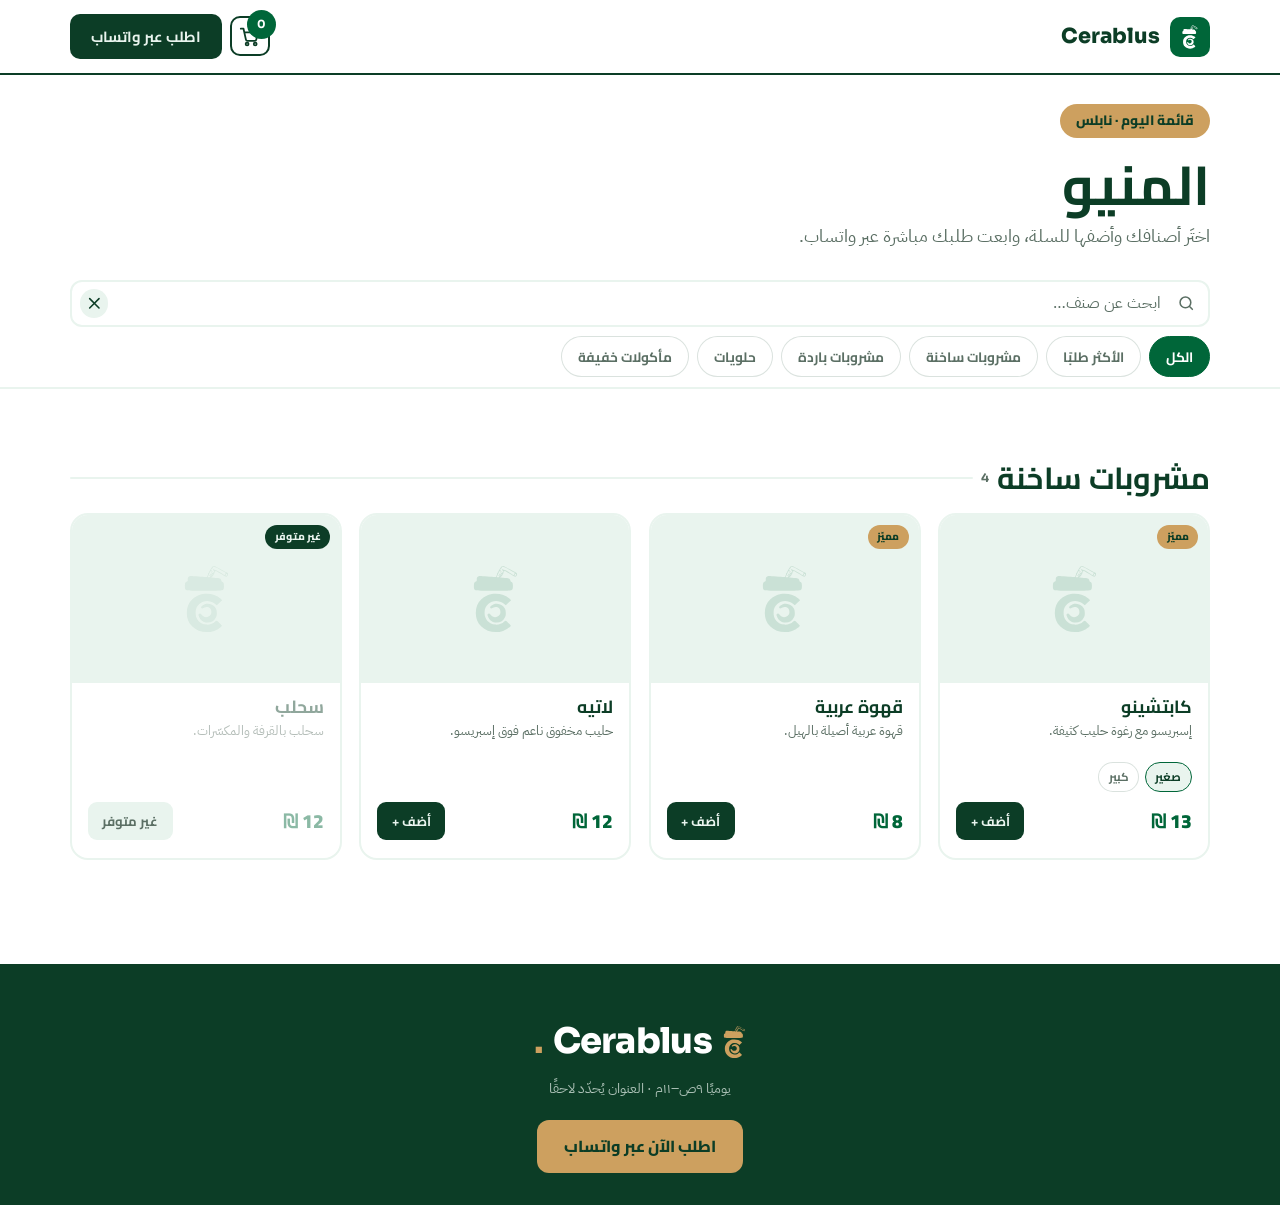
==== menu.html @ 7fb5d81e "Step 2: menu.html shell + branded fallback for missing item photos - Fix: index.html referenced four" ====
<!DOCTYPE html>
<html lang="ar" dir="rtl">
<head>
<meta charset="UTF-8">
<meta name="viewport" content="width=device-width, initial-scale=1.0">
<title>المنيو — Cerablus Coffee</title>

<link rel="preconnect" href="https://fonts.googleapis.com">
<link rel="preconnect" href="https://fonts.gstatic.com" crossorigin>
<link href="https://fonts.googleapis.com/css2?family=Cairo:wght@400;600;700;800;900&family=Sora:wght@600;700;800&family=IBM+Plex+Sans+Arabic:wght@300;400;500;600;700&display=swap" rel="stylesheet">
<link rel="stylesheet" href="styles.css">
</head>
<body>

<header>
  <div class="wrap nav">
    <a class="logo" href="index.html">
      <span class="mark"><span class="cmark"><svg xmlns="http://www.w3.org/2000/svg" viewBox="0 0 158.000000 229.000000" fill="currentColor" aria-hidden="true"><g transform="translate(0.000000,229.000000) scale(0.100000,-0.100000)"
fill="currentColor" stroke="none">
<path d="M992 2157 c-13 -7 -33 -28 -45 -47 -12 -19 -30 -45 -39 -59 -20 -30
-38 -68 -38 -82 0 -5 -7 -9 -15 -9 -10 0 -15 -10 -15 -30 0 -17 -9 -48 -20
-70 -18 -35 -23 -38 -52 -34 -57 7 -412 34 -457 34 -34 0 -49 -6 -72 -29 -25
-26 -29 -37 -29 -85 0 -51 -2 -56 -25 -62 -48 -12 -65 -48 -65 -136 0 -92 9
-115 55 -134 51 -21 1049 -21 1100 0 46 19 55 42 55 133 0 86 -13 117 -56 133
-17 7 -24 17 -24 35 0 14 -10 36 -23 49 -25 25 -53 31 -199 42 -49 3 -88 10
-88 15 0 5 7 9 15 9 9 0 20 11 25 25 5 14 14 25 20 25 5 0 10 9 10 19 0 10 6
21 14 24 9 3 12 14 9 25 -3 12 1 22 11 25 9 4 16 16 16 27 0 11 6 20 13 20 7
0 80 -43 162 -96 162 -104 182 -109 210 -54 24 46 19 67 -22 93 -79 49 -380
207 -394 207 -8 -1 -24 -6 -37 -13z m226 -108 c92 -51 168 -93 170 -94 1 -1
-5 -18 -15 -36 -10 -19 -19 -35 -20 -37 -1 -2 -62 35 -137 83 -85 55 -142 85
-152 81 -8 -3 -28 1 -43 9 -42 21 -46 6 -9 -28 33 -30 33 -30 10 -40 -12 -6
-22 -19 -22 -29 0 -18 -1 -19 -30 -2 -42 25 -51 8 -11 -23 42 -33 23 -49 -25
-21 -27 16 -34 17 -34 6 0 -8 11 -21 25 -28 14 -7 25 -20 25 -28 0 -10 -8 -9
-34 8 -40 24 -60 10 -22 -15 36 -24 24 -41 -24 -37 -22 2 -40 6 -40 8 0 3 9
22 20 44 11 22 20 46 20 55 0 8 5 15 10 15 6 0 10 8 10 18 0 9 7 25 14 35 12
15 18 16 35 8 11 -6 24 -11 30 -11 20 0 11 20 -14 32 -28 12 -33 36 -10 44 8
3 23 21 34 40 15 25 27 34 46 34 14 0 101 -41 193 -91z m212 -142 c0 -13 -9
-32 -20 -42 -18 -17 -20 -17 -26 -1 -4 10 -2 28 4 42 15 31 42 32 42 1z"/>
<path d="M675 1299 c-126 -21 -235 -78 -331 -173 -113 -113 -164 -241 -164
-411 0 -169 50 -295 164 -410 170 -172 440 -230 681 -147 86 30 203 104 231
146 14 23 12 26 -51 86 -103 99 -100 98 -143 58 -78 -73 -165 -103 -276 -96
-211 14 -346 172 -334 391 6 107 38 177 114 246 130 119 336 122 485 7 l57
-44 83 79 84 79 -55 51 c-128 118 -342 172 -545 138z"/>
<path d="M739 985 c-90 -33 -138 -86 -109 -120 17 -20 32 -19 81 7 116 60 234
-8 232 -133 -2 -159 -212 -217 -304 -83 -32 47 -57 55 -83 28 -20 -20 -20 -22
4 -86 44 -117 139 -182 265 -182 124 0 209 56 263 173 21 46 24 63 20 135 -5
93 -21 131 -81 194 -70 72 -195 102 -288 67z"/>
</g></svg></span></span>
      <span class="name">Cerablus</span>
    </a>
    <div class="nav-actions">
      <button class="cart-btn" id="cartBtn" type="button" aria-label="سلة الطلب">
        <svg class="i" viewBox="0 0 24 24" fill="none" stroke="currentColor" stroke-width="2" stroke-linecap="round" stroke-linejoin="round" aria-hidden="true"><circle cx="9" cy="20" r="1.6"/><circle cx="18" cy="20" r="1.6"/><path d="M2 3h3l2.7 12.2a1.6 1.6 0 0 0 1.6 1.3h8.3a1.6 1.6 0 0 0 1.6-1.3L21 7H6"/></svg>
        <span class="count" id="cartCount">0</span>
      </button>
      <a class="order-cta" href="#">اطلب عبر واتساب</a>
    </div>
  </div>
</header>

<section class="wrap menu-intro">
  <span class="kick">قائمة اليوم · نابلس</span>
  <h1>المنيو</h1>
  <p>اختَر أصنافك وأضفها للسلة، وابعت طلبك مباشرة عبر واتساب.</p>
</section>

<div class="toolbar">
  <div class="wrap">
    <div class="search" role="search">
      <label class="sr-only" for="searchInput">ابحث في المنيو</label>
      <svg class="icon" viewBox="0 0 24 24" fill="none" stroke="currentColor" stroke-width="2" stroke-linecap="round" aria-hidden="true"><circle cx="11" cy="11" r="7"/><path d="m20 20-3.6-3.6"/></svg>
      <input id="searchInput" type="search" placeholder="ابحث عن صنف…" autocomplete="off">
      <button class="clear" type="button" aria-label="مسح البحث"><svg viewBox="0 0 24 24" fill="none" stroke="currentColor" stroke-width="2" stroke-linecap="round" aria-hidden="true"><path d="M6 6 18 18M18 6 6 18"/></svg></button>
    </div>
    <nav class="chip-row" id="catNav" aria-label="أقسام المنيو">
        <button class="chip is-active" type="button" data-cat="all" aria-current="true">الكل</button>
        <button class="chip" type="button" data-cat="featured">الأكثر طلبًا</button>
        <button class="chip" type="button" data-cat="hot">مشروبات ساخنة</button>
        <button class="chip" type="button" data-cat="cold">مشروبات باردة</button>
        <button class="chip" type="button" data-cat="sweets">حلويات</button>
        <button class="chip" type="button" data-cat="food">مأكولات خفيفة</button>
    </nav>
  </div>
</div>

<main class="wrap section" id="menuBody">

  <!-- ==================================================================
       TEMPORARY SCAFFOLDING — DELETE IN STEP 3
       Hand-written demo category exercising every card state (featured,
       plain, size pills, unavailable, placeholder image zone). Step 3
       renders real categories from data/menu.js into #menuBody instead.
       ================================================================== -->
  <section class="cat" id="cat-hot">
    <h2 class="cat-head">مشروبات ساخنة <span class="count">4</span></h2>
    <div class="menu-grid">
      <article class="card">
        <div class="top"><span class="fav">مميّز</span></div>
        <div class="b">
          <h3>كابتشينو</h3>
          <p>إسبريسو مع رغوة حليب كثيفة.</p>
        <div class="sizes"><button class="size is-active" type="button" aria-pressed="true">صغير</button><button class="size" type="button" aria-pressed="false">كبير</button></div>
          <div class="r">
            <span class="price">13 ₪</span>
            <button class="add" type="button">أضف +</button>
          </div>
        </div>
      </article>
      <article class="card">
        <div class="top"><span class="fav">مميّز</span></div>
        <div class="b">
          <h3>قهوة عربية</h3>
          <p>قهوة عربية أصيلة بالهيل.</p>
          <div class="r">
            <span class="price">8 ₪</span>
            <button class="add" type="button">أضف +</button>
          </div>
        </div>
      </article>
      <article class="card">
        <div class="top"></div>
        <div class="b">
          <h3>لاتيه</h3>
          <p>حليب مخفوق ناعم فوق إسبريسو.</p>
          <div class="r">
            <span class="price">12 ₪</span>
            <button class="add" type="button">أضف +</button>
          </div>
        </div>
      </article>
      <article class="card is-out">
        <div class="top"><span class="tag-out">غير متوفر</span></div>
        <div class="b">
          <h3>سحلب</h3>
          <p>سحلب بالقرفة والمكسّرات.</p>
          <div class="r">
            <span class="price">12 ₪</span>
            <button class="add" type="button" disabled>غير متوفر</button>
          </div>
        </div>
      </article>
    </div>
  </section>
  <!-- ================= END TEMPORARY SCAFFOLDING ===================== -->

</main>

<footer>
  <div class="wrap">
    <div class="word"><span class="cmark"><svg xmlns="http://www.w3.org/2000/svg" viewBox="0 0 158.000000 229.000000" fill="currentColor" aria-hidden="true"><g transform="translate(0.000000,229.000000) scale(0.100000,-0.100000)"
fill="currentColor" stroke="none">
<path d="M992 2157 c-13 -7 -33 -28 -45 -47 -12 -19 -30 -45 -39 -59 -20 -30
-38 -68 -38 -82 0 -5 -7 -9 -15 -9 -10 0 -15 -10 -15 -30 0 -17 -9 -48 -20
-70 -18 -35 -23 -38 -52 -34 -57 7 -412 34 -457 34 -34 0 -49 -6 -72 -29 -25
-26 -29 -37 -29 -85 0 -51 -2 -56 -25 -62 -48 -12 -65 -48 -65 -136 0 -92 9
-115 55 -134 51 -21 1049 -21 1100 0 46 19 55 42 55 133 0 86 -13 117 -56 133
-17 7 -24 17 -24 35 0 14 -10 36 -23 49 -25 25 -53 31 -199 42 -49 3 -88 10
-88 15 0 5 7 9 15 9 9 0 20 11 25 25 5 14 14 25 20 25 5 0 10 9 10 19 0 10 6
21 14 24 9 3 12 14 9 25 -3 12 1 22 11 25 9 4 16 16 16 27 0 11 6 20 13 20 7
0 80 -43 162 -96 162 -104 182 -109 210 -54 24 46 19 67 -22 93 -79 49 -380
207 -394 207 -8 -1 -24 -6 -37 -13z m226 -108 c92 -51 168 -93 170 -94 1 -1
-5 -18 -15 -36 -10 -19 -19 -35 -20 -37 -1 -2 -62 35 -137 83 -85 55 -142 85
-152 81 -8 -3 -28 1 -43 9 -42 21 -46 6 -9 -28 33 -30 33 -30 10 -40 -12 -6
-22 -19 -22 -29 0 -18 -1 -19 -30 -2 -42 25 -51 8 -11 -23 42 -33 23 -49 -25
-21 -27 16 -34 17 -34 6 0 -8 11 -21 25 -28 14 -7 25 -20 25 -28 0 -10 -8 -9
-34 8 -40 24 -60 10 -22 -15 36 -24 24 -41 -24 -37 -22 2 -40 6 -40 8 0 3 9
22 20 44 11 22 20 46 20 55 0 8 5 15 10 15 6 0 10 8 10 18 0 9 7 25 14 35 12
15 18 16 35 8 11 -6 24 -11 30 -11 20 0 11 20 -14 32 -28 12 -33 36 -10 44 8
3 23 21 34 40 15 25 27 34 46 34 14 0 101 -41 193 -91z m212 -142 c0 -13 -9
-32 -20 -42 -18 -17 -20 -17 -26 -1 -4 10 -2 28 4 42 15 31 42 32 42 1z"/>
<path d="M675 1299 c-126 -21 -235 -78 -331 -173 -113 -113 -164 -241 -164
-411 0 -169 50 -295 164 -410 170 -172 440 -230 681 -147 86 30 203 104 231
146 14 23 12 26 -51 86 -103 99 -100 98 -143 58 -78 -73 -165 -103 -276 -96
-211 14 -346 172 -334 391 6 107 38 177 114 246 130 119 336 122 485 7 l57
-44 83 79 84 79 -55 51 c-128 118 -342 172 -545 138z"/>
<path d="M739 985 c-90 -33 -138 -86 -109 -120 17 -20 32 -19 81 7 116 60 234
-8 232 -133 -2 -159 -212 -217 -304 -83 -32 47 -57 55 -83 28 -20 -20 -20 -22
4 -86 44 -117 139 -182 265 -182 124 0 209 56 263 173 21 46 24 63 20 135 -5
93 -21 131 -81 194 -70 72 -195 102 -288 67z"/>
</g></svg></span>Cerablus<b>.</b></div>
    <div class="meta">يوميًا ٩ص–١١م · العنوان يُحدّد لاحقًا</div>
    <a class="wa" href="#">اطلب الآن عبر واتساب</a>
  </div>
</footer>

<script src="app.js" defer></script>
</body>
</html>
---- styles.css ----
/* ==========================================================================
   Cerablus Coffee — shared styles
   Design direction C ("العصري"). Every design token lives in the :root block
   below; nothing further down this file should contain a raw hex or px value.
   ========================================================================== */

:root{
  /* --- brand colors --- */
  --pine:#0c3d26;          /* primary dark green */
  --green:#006639;         /* secondary / action green */
  --gold:#cda05f;          /* accent — used sparingly */
  --mint:#e9f4ee;          /* light tint */
  --white:#ffffff;         /* page base */
  --wa:#25D366;            /* WhatsApp green — reserved for order actions */

  /* --- semantic colors --- */
  --ink:var(--pine);       /* body text */
  --soft:#5b6f64;          /* muted / secondary text */

  /* --- translucent brand tints (rgb triplets so alpha can vary) --- */
  --pine-rgb:12,61,38;
  --mint-rgb:233,244,238;
  --gold-rgb:205,160,95;
  --tint-line:rgba(var(--pine-rgb),.15);     /* hairline borders on light bg */
  --tint-mint-soft:rgba(var(--mint-rgb),.7); /* muted text on dark green */
  --tint-mint-ghost:rgba(var(--mint-rgb),.16);
  --tint-mint-faint:rgba(var(--mint-rgb),.14);
  --tint-gold-soft:rgba(var(--gold-rgb),.25);

  /* --- type --- */
  --f-ar:"Cairo",sans-serif;                  /* Arabic display / headings */
  --f-body:"IBM Plex Sans Arabic",sans-serif; /* Arabic body */
  --f-word:"Sora",sans-serif;                 /* Latin wordmark / display */

  /* --- radii --- */
  --r-xs:9px;
  --r-sm:10px;
  --r-md:12px;
  --r-lg:18px;
  --r-xl:20px;
  --r-2xl:28px;
  --r-pill:999px;

  /* --- border widths --- */
  --hair:1px;           /* smallest real length (visually-hidden boxes) */
  --bw-hair:1.5px;
  --bw:2px;
  --bw-underline:5px;

  /* --- layout --- */
  --wrap-max:1140px;      /* content column */
  --wrap-gutter:2.4rem;   /* total horizontal gutter */
  --card-min:240px;       /* menu grid track minimum */
  --mark-size:40px;       /* header logo tile */
  --mark-glyph:26px;      /* logo glyph inside that tile */
  --mark-glyph-lg:36px;   /* logo glyph in the footer */
  --lockup-max:430px;     /* hero wordmark lockup */
  --hero-art-max:440px;   /* hero green block height cap */
  --hero-art-mobile:380px;/* hero green block width cap on mobile */
  --dot:120px;            /* decorative circle in the hero block */
  --dot-offset:-30px;

  /* --- spacing scale --- */
  --s-1:.2rem;
  --s-2:.35rem;
  --s-3:.5rem;
  --s-4:.6rem;
  --s-5:.9rem;
  --s-6:1.1rem;
  --s-7:1.4rem;
  --s-8:1.8rem;
  --s-9:3rem;

  /* --- empty image-zone placeholder ---
     The Cerablus mark, tinted brand green over the mint tile. Sizing is keyed
     to the tile's height so it stays proportional at every card width. */
  --ph-opacity:.13;
  --ph-size:auto 44%;

  /* --- sticky chrome ---
     Sticky offsets must be real lengths, so these are tokens. --header-h is
     authoritative: .nav enforces it as a min-height, so every header on every
     page is exactly this tall and .toolbar can dock flush beneath it.
     --toolbar-h is measured from the rendered toolbar; update it if the
     toolbar's contents change. */
  --header-h:75px;
  --toolbar-h:119px;
  --stick:calc(var(--header-h) + var(--toolbar-h));
  --z-header:20;
  --z-toolbar:15;

  /* --- unavailable items --- */
  --dim:.45;

  /* --- motion --- */
  --t-fast:.2s;
  --t-slow:.35s;

  /* --- elevation ---
     Direction C uses flat blocks and a hover lift instead of drop shadows;
     this token exists so future components have one place to pull from. */
  --lift:translateY(-3px);

  /* The mark as a mask image, so its color comes from a brand token rather than
     being baked into the file. Inlined as a data URI on purpose: browsers treat
     a file:// page as an opaque origin and refuse an external SVG mask, and this
     site must work when index.html is double-clicked. Visual source of truth is
     assets/cerablus-mark.svg — regenerate this if that file changes. */
--mark-mask:url("data:image/svg+xml,%3Csvg%20xmlns=%22http://www.w3.org/2000/svg%22%20viewBox=%220%200%20158.000000%20229.000000%22%20fill=%22currentColor%22%3E%3Cg%20transform=%22translate(0.000000,229.000000)%20scale(0.100000,-0.100000)%22%20fill=%22currentColor%22%20stroke=%22none%22%3E%20%3Cpath%20d=%22M992%202157%20c-13%20-7%20-33%20-28%20-45%20-47%20-12%20-19%20-30%20-45%20-39%20-59%20-20%20-30%20-38%20-68%20-38%20-82%200%20-5%20-7%20-9%20-15%20-9%20-10%200%20-15%20-10%20-15%20-30%200%20-17%20-9%20-48%20-20%20-70%20-18%20-35%20-23%20-38%20-52%20-34%20-57%207%20-412%2034%20-457%2034%20-34%200%20-49%20-6%20-72%20-29%20-25%20-26%20-29%20-37%20-29%20-85%200%20-51%20-2%20-56%20-25%20-62%20-48%20-12%20-65%20-48%20-65%20-136%200%20-92%209%20-115%2055%20-134%2051%20-21%201049%20-21%201100%200%2046%2019%2055%2042%2055%20133%200%2086%20-13%20117%20-56%20133%20-17%207%20-24%2017%20-24%2035%200%2014%20-10%2036%20-23%2049%20-25%2025%20-53%2031%20-199%2042%20-49%203%20-88%2010%20-88%2015%200%205%207%209%2015%209%209%200%2020%2011%2025%2025%205%2014%2014%2025%2020%2025%205%200%2010%209%2010%2019%200%2010%206%2021%2014%2024%209%203%2012%2014%209%2025%20-3%2012%201%2022%2011%2025%209%204%2016%2016%2016%2027%200%2011%206%2020%2013%2020%207%200%2080%20-43%20162%20-96%20162%20-104%20182%20-109%20210%20-54%2024%2046%2019%2067%20-22%2093%20-79%2049%20-380%20207%20-394%20207%20-8%20-1%20-24%20-6%20-37%20-13z%20m226%20-108%20c92%20-51%20168%20-93%20170%20-94%201%20-1%20-5%20-18%20-15%20-36%20-10%20-19%20-19%20-35%20-20%20-37%20-1%20-2%20-62%2035%20-137%2083%20-85%2055%20-142%2085%20-152%2081%20-8%20-3%20-28%201%20-43%209%20-42%2021%20-46%206%20-9%20-28%2033%20-30%2033%20-30%2010%20-40%20-12%20-6%20-22%20-19%20-22%20-29%200%20-18%20-1%20-19%20-30%20-2%20-42%2025%20-51%208%20-11%20-23%2042%20-33%2023%20-49%20-25%20-21%20-27%2016%20-34%2017%20-34%206%200%20-8%2011%20-21%2025%20-28%2014%20-7%2025%20-20%2025%20-28%200%20-10%20-8%20-9%20-34%208%20-40%2024%20-60%2010%20-22%20-15%2036%20-24%2024%20-41%20-24%20-37%20-22%202%20-40%206%20-40%208%200%203%209%2022%2020%2044%2011%2022%2020%2046%2020%2055%200%208%205%2015%2010%2015%206%200%2010%208%2010%2018%200%209%207%2025%2014%2035%2012%2015%2018%2016%2035%208%2011%20-6%2024%20-11%2030%20-11%2020%200%2011%2020%20-14%2032%20-28%2012%20-33%2036%20-10%2044%208%203%2023%2021%2034%2040%2015%2025%2027%2034%2046%2034%2014%200%20101%20-41%20193%20-91z%20m212%20-142%20c0%20-13%20-9%20-32%20-20%20-42%20-18%20-17%20-20%20-17%20-26%20-1%20-4%2010%20-2%2028%204%2042%2015%2031%2042%2032%2042%201z%22/%3E%20%3Cpath%20d=%22M675%201299%20c-126%20-21%20-235%20-78%20-331%20-173%20-113%20-113%20-164%20-241%20-164%20-411%200%20-169%2050%20-295%20164%20-410%20170%20-172%20440%20-230%20681%20-147%2086%2030%20203%20104%20231%20146%2014%2023%2012%2026%20-51%2086%20-103%2099%20-100%2098%20-143%2058%20-78%20-73%20-165%20-103%20-276%20-96%20-211%2014%20-346%20172%20-334%20391%206%20107%2038%20177%20114%20246%20130%20119%20336%20122%20485%207%20l57%20-44%2083%2079%2084%2079%20-55%2051%20c-128%20118%20-342%20172%20-545%20138z%22/%3E%20%3Cpath%20d=%22M739%20985%20c-90%20-33%20-138%20-86%20-109%20-120%2017%20-20%2032%20-19%2081%207%20116%2060%20234%20-8%20232%20-133%20-2%20-159%20-212%20-217%20-304%20-83%20-32%2047%20-57%2055%20-83%2028%20-20%20-20%20-20%20-22%204%20-86%2044%20-117%20139%20-182%20265%20-182%20124%200%20209%2056%20263%20173%2021%2046%2024%2063%2020%20135%20-5%2093%20-21%20131%20-81%20194%20-70%2072%20-195%20102%20-288%2067z%22/%3E%20%3C/g%3E%3C/svg%3E");
}

*{margin:0;padding:0;box-sizing:border-box}
body{font-family:var(--f-body);color:var(--ink);background:var(--white);line-height:1.7;-webkit-font-smoothing:antialiased}
h1,h2,h3{font-family:var(--f-ar);line-height:1.15}
a{text-decoration:none;color:inherit}
img{max-width:100%;display:block}
.wrap{width:min(100% - var(--wrap-gutter),var(--wrap-max));margin-inline:auto}
.word{font-family:var(--f-word);font-weight:800;letter-spacing:-.02em}

/* header */
header{position:sticky;top:0;z-index:var(--z-header);background:var(--white);border-bottom:var(--bw) solid var(--pine)}
.nav{display:flex;align-items:center;justify-content:space-between;padding:var(--s-5) 0;min-height:calc(var(--header-h) - var(--bw))}
.logo{display:flex;align-items:center;gap:var(--s-4)}
.logo .mark{width:var(--mark-size);height:var(--mark-size);border-radius:var(--r-sm);background:var(--green);color:var(--white);display:grid;place-items:center;font-family:var(--f-word);font-weight:800;font-size:1.3rem}
.logo .mark .cmark{height:var(--mark-glyph);color:var(--white)}
.logo .name{font-family:var(--f-word);font-weight:800;font-size:1.3rem;color:var(--pine)}
.order-cta{background:var(--pine);color:var(--mint);padding:var(--s-4) 1.3rem;border-radius:var(--r-sm);font-family:var(--f-ar);font-weight:700;font-size:.92rem;transition:var(--t-fast)}
.order-cta:hover{background:var(--green)}

/* hero — asymmetric with green block; both columns equal height (stretch) */
.hero{display:grid;grid-template-columns:1.05fr .95fr;gap:clamp(1.6rem,4vw,var(--s-9));align-items:stretch;padding:clamp(2.5rem,6vw,4.5rem) 0}
.hero .col-text{display:flex;flex-direction:column;align-items:flex-start;justify-content:center;text-align:right}
.kick{display:inline-block;background:var(--gold);color:var(--pine);font-family:var(--f-ar);font-weight:800;font-size:.85rem;padding:var(--s-2) 1rem;border-radius:var(--r-pill);margin-bottom:var(--s-6)}
/* headline + logo lockup read as one tight unit, sharing the right edge (RTL) */
.hero .headline{display:flex;flex-direction:column;align-items:flex-start;gap:.1rem;margin-bottom:var(--s-1)}
.hero h1{font-size:clamp(2rem,5.4vw,3.4rem);color:var(--pine);line-height:1.08;margin:0}
.hero h1 .g{color:var(--green)}
.hero .lockup{width:min(var(--lockup-max),90%);color:var(--pine);margin:-.1rem 0 0}
.hero .word-xl{font-family:var(--f-word);font-weight:800;font-size:clamp(var(--s-9),8vw,5.5rem);color:var(--pine);line-height:.95;letter-spacing:-.03em}
.hero p{color:var(--soft);font-size:1.1rem;max-width:40ch;margin:1.3rem 0 var(--s-8)}
.actions{display:flex;gap:.7rem;flex-wrap:wrap}
.btn-green{background:var(--green);color:var(--white);padding:var(--s-5) var(--s-8);border-radius:var(--r-md);font-family:var(--f-ar);font-weight:800;transition:var(--t-fast)}
.btn-green:hover{background:var(--pine)}
.btn-ghost{border:var(--bw) solid var(--pine);color:var(--pine);padding:var(--s-5) var(--s-8);border-radius:var(--r-md);font-family:var(--f-ar);font-weight:800;transition:var(--t-fast)}
.btn-ghost:hover{background:var(--pine);color:var(--mint)}
.hero-art{border-radius:var(--r-2xl);background:
  linear-gradient(135deg,var(--green),var(--pine));
  position:relative;overflow:hidden;display:grid;place-items:center;min-height:min(78vw,var(--hero-art-max))}
.hero-art .big{font-family:var(--f-word);font-weight:800;font-size:clamp(4rem,12vw,8rem);color:var(--tint-mint-faint)}
.hero-art .logo-full{width:46%;color:var(--tint-mint-ghost)}
.hero-art .badge{position:absolute;inset-block-end:1.2rem;inset-inline-start:1.2rem;background:var(--gold);color:var(--pine);font-family:var(--f-ar);font-weight:800;padding:var(--s-3) var(--s-6);border-radius:var(--r-pill);font-size:.9rem}
.hero-art .dot{position:absolute;width:var(--dot);height:var(--dot);border-radius:50%;background:var(--tint-gold-soft);inset-block-start:var(--dot-offset);inset-inline-end:var(--dot-offset)}

/* strip */
.strip{background:var(--pine);color:var(--mint);border-radius:var(--r-xl);display:flex;justify-content:space-around;flex-wrap:wrap;gap:1rem;padding:var(--s-7);text-align:center;font-family:var(--f-ar);font-weight:700}
.strip span{color:var(--gold)}

/* menu */
.section{padding:clamp(2.5rem,7vw,4.5rem) 0}
.sec-head{display:flex;align-items:center;justify-content:space-between;gap:1rem;margin-bottom:var(--s-8);flex-wrap:wrap}
.sec-head h2{font-size:clamp(1.9rem,4.5vw,2.8rem);color:var(--pine)}
.sec-head h2 .u{border-bottom:var(--bw-underline) solid var(--gold);padding-bottom:var(--bw)}
.chips{display:flex;gap:var(--s-3);flex-wrap:wrap}
.chips span{font-family:var(--f-ar);font-weight:700;font-size:.85rem;padding:.4rem 1rem;border-radius:var(--r-pill);border:var(--bw-hair) solid var(--tint-line);color:var(--soft)}
.chips span.on{background:var(--green);color:var(--white);border-color:var(--green)}
.grid{display:grid;grid-template-columns:repeat(auto-fill,minmax(var(--card-min),1fr));gap:var(--s-6)}
.card{border:var(--bw) solid var(--mint);border-radius:var(--r-lg);overflow:hidden;transition:var(--t-fast);background:var(--white)}
.card:hover{border-color:var(--green);transform:var(--lift)}
.card .top{background:var(--mint);aspect-ratio:16/10;display:grid;place-items:center;font-size:2.6rem;position:relative;overflow:hidden}
/* Placeholder for an item with no photo: the Cerablus mark, tinted brand green
   over the mint tile. Every image zone gets it; a real photo simply covers it. */
.card .top::after{content:"";position:absolute;inset:0;pointer-events:none;background:var(--green);opacity:var(--ph-opacity);
  -webkit-mask-image:var(--mark-mask);mask-image:var(--mark-mask);
  -webkit-mask-repeat:no-repeat;mask-repeat:no-repeat;
  -webkit-mask-position:center;mask-position:center;
  -webkit-mask-size:var(--ph-size);mask-size:var(--ph-size)}
/* real photo fills the tile; the placeholder stays behind as a graceful
   fallback (z-index 1 keeps the photo above it), badge sits above both */
.card .top img{position:absolute;z-index:1;inset:0;width:100%;height:100%;object-fit:cover;transition:transform var(--t-slow) ease}
.card:hover .top img{transform:scale(1.05)}
/* app.js flags an image whose file is missing or misspelled, revealing the
   placeholder instead of the browser's broken-image icon */
.card .top img.is-missing{display:none}
.card .top .fav{position:absolute;z-index:2;inset-block-start:var(--s-4);inset-inline-start:var(--s-4);background:var(--gold);color:var(--pine);font-family:var(--f-ar);font-weight:800;font-size:.65rem;padding:var(--s-1) var(--s-4);border-radius:var(--r-pill)}
.card .b{padding:var(--s-5) 1rem var(--s-6)}
.card h3{font-size:1.1rem;color:var(--pine);margin-bottom:var(--s-1)}
.card p{font-size:.82rem;color:var(--soft);margin-bottom:.7rem;min-height:2.3em}
.card .r{display:flex;align-items:center;justify-content:space-between}
.card .price{font-family:var(--f-ar);font-weight:900;color:var(--green);font-size:1.2rem}
.card .add{border:0;cursor:pointer;background:var(--pine);color:var(--mint);font-family:var(--f-ar);font-weight:700;font-size:.82rem;padding:.45rem var(--s-5);border-radius:var(--r-xs);transition:var(--t-fast)}
.card .add:hover{background:var(--green)}

/* footer */
footer{background:var(--pine);color:var(--mint);padding:var(--s-9) 0 2rem;text-align:center;margin-top:2rem}
/* the footer wordmark sits inline with the cup glyph */
footer .word{font-size:2.2rem;color:var(--white);margin-bottom:.3rem;display:inline-flex;align-items:center;gap:var(--s-4);justify-content:center}
footer .word b{color:var(--gold)}
footer .word .cmark{height:var(--mark-glyph-lg);color:var(--gold)}
footer .meta{color:var(--tint-mint-soft);font-size:.9rem;margin-bottom:1.2rem}
footer .wa{display:inline-flex;align-items:center;gap:var(--s-3);background:var(--gold);color:var(--pine);padding:.8rem 1.7rem;border-radius:var(--r-md);font-family:var(--f-ar);font-weight:800}

/* NOTE: media query conditions cannot read CSS custom properties, so this
   breakpoint stays a literal value. It matches --hero-art-mobile's context. */
@media(max-width:760px){.hero{grid-template-columns:1fr;gap:1.6rem}.hero .col-text{justify-content:flex-start}.hero-art{aspect-ratio:1;min-height:0;width:100%;max-width:var(--hero-art-mobile)}}

/* --- real Cerablus logo --- */
.cmark{display:inline-flex;line-height:0}
.cmark svg{height:100%;width:auto;display:block}
.logo-full{line-height:0}
.logo-full svg{width:100%;height:auto;display:block}

/* ==========================================================================
   MENU PAGE (menu.html)
   Extends the landing page's components rather than restating them: the item
   card reuses .card / .top / .fav / .price / .add from above, and only the
   states unique to the menu are defined here.
   ========================================================================== */

/* visually hidden, still read by screen readers */
.sr-only{position:absolute;width:var(--hair);height:var(--hair);padding:0;margin:calc(var(--hair) * -1);overflow:hidden;clip-path:inset(50%);white-space:nowrap;border:0}

/* keyboard focus — never shown for mouse users, always clear for keyboard */
:focus-visible{outline:var(--bw) solid var(--gold);outline-offset:var(--s-1)}

/* --- header cart button --- */
.nav-actions{display:flex;align-items:center;gap:var(--s-3)}
.cart-btn{position:relative;display:inline-grid;place-items:center;flex:0 0 auto;
  width:var(--mark-size);height:var(--mark-size);border:var(--bw) solid var(--pine);
  border-radius:var(--r-sm);background:var(--white);color:var(--pine);cursor:pointer;transition:var(--t-fast)}
.cart-btn:hover{background:var(--pine);color:var(--mint)}
.cart-btn .i{width:60%;height:60%}
/* count badge hangs off the outer top corner, mirrored automatically in RTL */
.cart-btn .count{position:absolute;inset-block-start:calc(var(--s-3) * -1);inset-inline-start:calc(var(--s-3) * -1);
  min-width:var(--s-8);padding:0 var(--s-1);border-radius:var(--r-pill);
  background:var(--green);color:var(--white);font-family:var(--f-word);font-weight:700;font-size:.7rem;line-height:var(--s-8)}

/* --- menu intro (shorter than the landing hero so the list starts high) --- */
.menu-intro{display:flex;flex-direction:column;align-items:flex-start;text-align:right;padding:var(--s-8) 0 var(--s-6)}
.menu-intro h1{font-size:clamp(2rem,5.4vw,3.4rem);color:var(--pine);line-height:1.08}
.menu-intro p{color:var(--soft);font-size:1.1rem;max-width:46ch;margin-top:var(--s-3)}

/* --- sticky toolbar: sits directly under the sticky header --- */
.toolbar{position:sticky;top:var(--header-h);z-index:var(--z-toolbar);
  background:var(--white);border-bottom:var(--bw) solid var(--mint);padding-block:var(--s-4)}

.search{position:relative;display:flex;align-items:center}
.search .icon{position:absolute;inset-inline-start:var(--s-5);width:1.15rem;height:1.15rem;color:var(--soft);pointer-events:none}
.search input{width:100%;font-family:var(--f-body);font-size:1rem;color:var(--ink);
  background:var(--white);border:var(--bw) solid var(--mint);border-radius:var(--r-md);
  padding-block:var(--s-4);padding-inline:calc(var(--s-5) * 2 + 1.15rem);transition:var(--t-fast)}
.search input::placeholder{color:var(--soft)}
.search input:focus{border-color:var(--green)}
/* the browser's own search affordances would fight the custom clear button */
.search input::-webkit-search-cancel-button{display:none}
/* Step 3 toggles [hidden] on this when the field is empty */
.search .clear{position:absolute;inset-inline-end:var(--s-4);display:grid;place-items:center;
  width:var(--s-8);height:var(--s-8);border:0;border-radius:var(--r-pill);
  background:var(--mint);color:var(--pine);cursor:pointer;transition:var(--t-fast)}
.search .clear:hover{background:var(--green);color:var(--white)}
.search .clear svg{width:65%;height:65%}
.search .clear[hidden]{display:none}

/* --- category chips: swipeable on touch, scrollbar hidden --- */
.chip-row{display:flex;gap:var(--s-3);margin-top:var(--s-4);
  overflow-x:auto;scrollbar-width:none;-ms-overflow-style:none;
  -webkit-overflow-scrolling:touch;scroll-snap-type:x proximity}
.chip-row::-webkit-scrollbar{display:none}
.chip{flex:0 0 auto;scroll-snap-align:start;white-space:nowrap;cursor:pointer;
  font-family:var(--f-ar);font-weight:700;font-size:.85rem;padding:.4rem 1rem;
  border-radius:var(--r-pill);border:var(--bw-hair) solid var(--tint-line);
  background:var(--white);color:var(--soft);transition:var(--t-fast)}
.chip:hover{border-color:var(--green);color:var(--green)}
.chip.is-active{background:var(--green);color:var(--white);border-color:var(--green)}

/* --- category section --- */
/* clears the sticky header + toolbar when jumped to via a chip or anchor */
.cat{scroll-margin-top:calc(var(--stick) + var(--s-6))}
.cat + .cat{margin-top:var(--s-9)}
.cat-head{display:flex;align-items:center;gap:var(--s-3);margin-bottom:var(--s-6);
  font-size:clamp(1.4rem,3.5vw,1.9rem);color:var(--pine)}
.cat-head .count{font-family:var(--f-word);font-weight:700;font-size:.75rem;color:var(--soft)}
/* trailing rule, echoing the gold underline on the landing page's headings */
.cat-head::after{content:"";flex:1;height:var(--bw);background:var(--mint);border-radius:var(--r-pill)}

.menu-grid{display:grid;grid-template-columns:repeat(auto-fill,minmax(var(--card-min),1fr));gap:var(--s-6)}

/* --- item card: extra states on top of the shared .card --- */
/* Grid items already stretch to equal height; making the card and its body
   flex columns lets the price row absorb the slack, so the price + "أضف +"
   rows line up across a row of cards whatever the description length or
   whether the item has size pills. Scoped to .menu-grid so the landing
   page's card rendering is untouched. */
.menu-grid .card{display:flex;flex-direction:column}
.menu-grid .card .b{display:flex;flex-direction:column;flex:1}
.menu-grid .card .r{margin-top:auto}

/* "غير متوفر" tag — pine, so it never reads as the gold "مميّز" badge */
.card .top .tag-out{position:absolute;z-index:2;inset-block-start:var(--s-4);inset-inline-start:var(--s-4);
  background:var(--pine);color:var(--mint);font-family:var(--f-ar);font-weight:800;
  font-size:.65rem;padding:var(--s-1) var(--s-4);border-radius:var(--r-pill)}

/* size / variant pills — styled only; Step 4 makes them interactive */
.sizes{display:flex;gap:var(--s-2);flex-wrap:wrap;margin-bottom:var(--s-4)}
.size{cursor:pointer;font-family:var(--f-ar);font-weight:700;font-size:.72rem;
  padding:var(--s-1) var(--s-4);border-radius:var(--r-pill);
  border:var(--bw-hair) solid var(--tint-line);background:var(--white);color:var(--soft);transition:var(--t-fast)}
.size:hover{border-color:var(--green);color:var(--green)}
.size.is-active{background:var(--mint);border-color:var(--green);color:var(--pine)}

/* struck-through previous price — defined for Step 6 (العروض), unused for now */
.price-old{font-family:var(--f-ar);font-weight:700;font-size:.85rem;color:var(--soft);
  text-decoration:line-through;margin-inline-start:var(--s-3)}

/* unavailable: dim the content but keep the tag and border legible.
   Dimming parts rather than the whole card, because opacity on the parent
   cannot be undone on a child. */
.card.is-out{border-color:var(--mint)}
.card.is-out:hover{transform:none;border-color:var(--mint)}
.card.is-out .top::after{opacity:calc(var(--ph-opacity) / 2)}
.card.is-out h3,.card.is-out p,.card.is-out .price,.card.is-out .sizes{opacity:var(--dim)}
.card .add:disabled{background:var(--mint);color:var(--soft);cursor:not-allowed}
.card .add:disabled:hover{background:var(--mint)}

/* --- mobile: two columns, tighter card typography --- */
@media(max-width:760px){
  .menu-grid{grid-template-columns:1fr 1fr;gap:var(--s-4)}
  .menu-grid .card .b{padding:var(--s-4) var(--s-4) var(--s-5)}
  .menu-grid .card h3{font-size:.95rem}
  .menu-grid .card p{font-size:.75rem}
  .menu-grid .card .price{font-size:1rem}
  .menu-grid .card .add{font-size:.72rem;padding:var(--s-2) var(--s-4)}
  .menu-grid .card .r{gap:var(--s-2);flex-wrap:wrap}
}

/* On narrow screens the logo + cart + CTA no longer fit on one line, and a
   wrapped header would stand taller than index.html's, breaking both the
   sticky offset and the "same site" feel. The cart button is the order path on
   this page (and the footer keeps a WhatsApp CTA), so the header CTA steps
   aside here only. Keeps every header exactly --header-h tall. */
@media(max-width:560px){
  .nav-actions .order-cta{display:none}
}
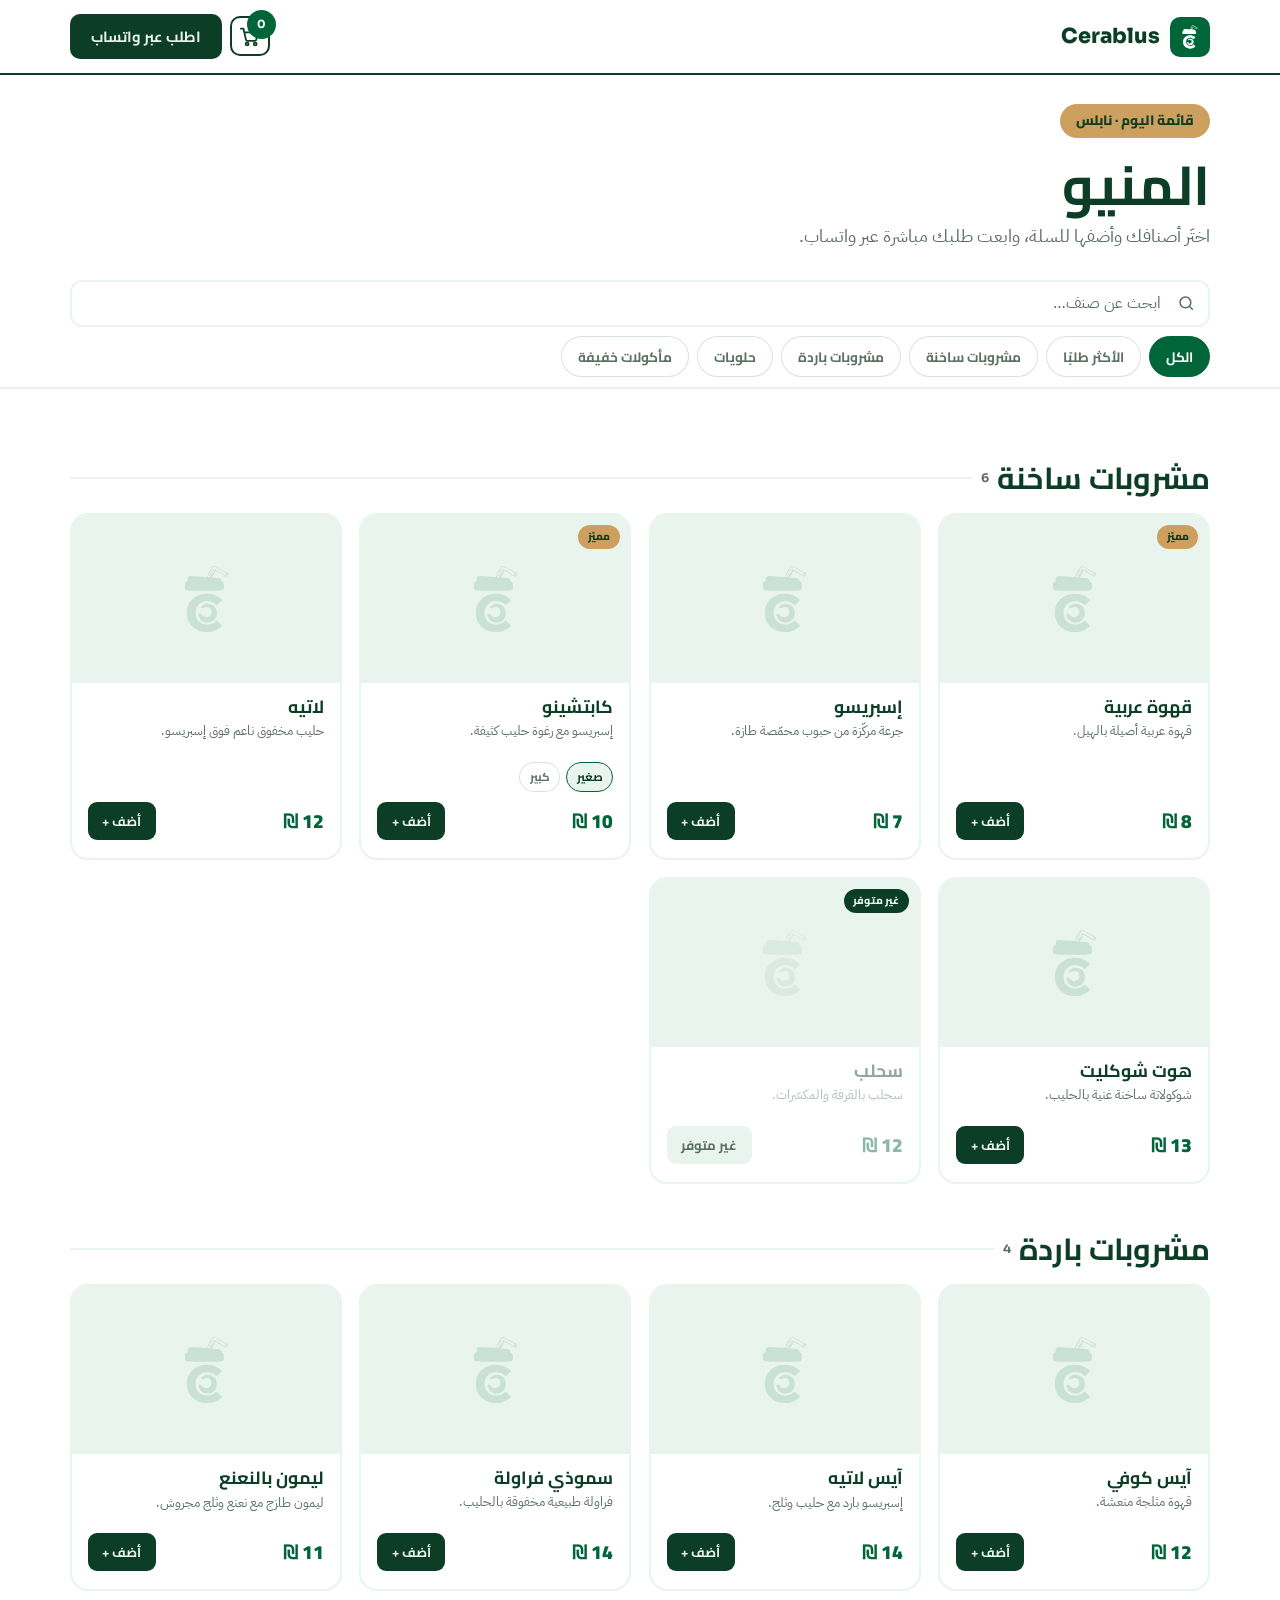
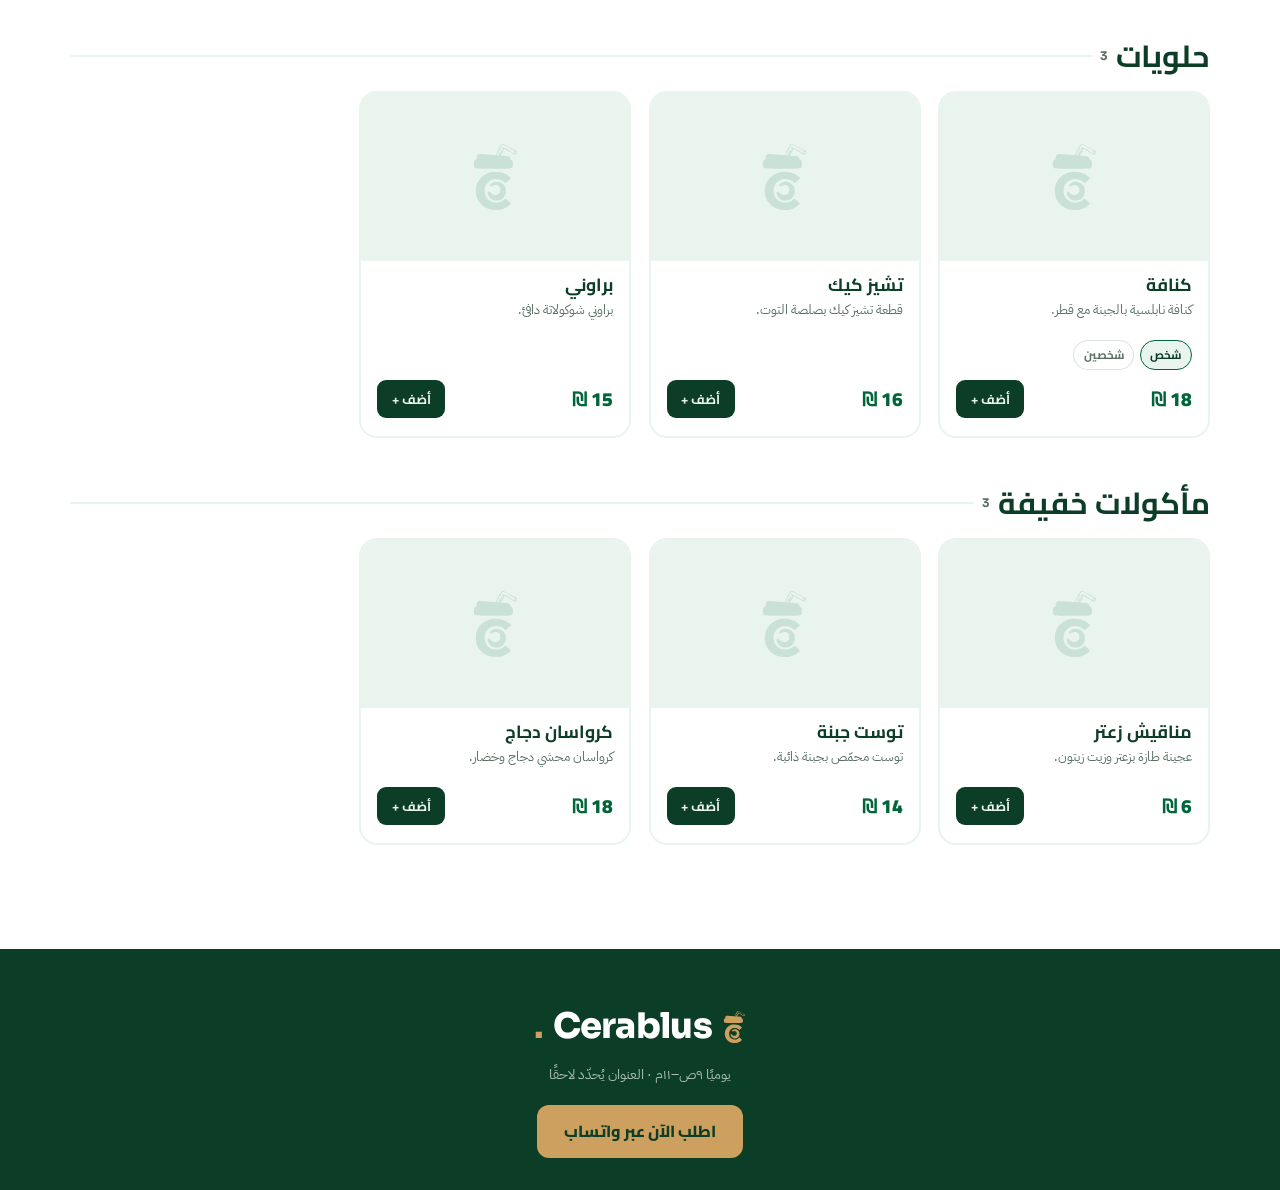
==== commit e89e6c81: "Step 3: menu rendering engine, live search, category filters" ====
--- a/menu.html
+++ b/menu.html
@@ -70,80 +70,25 @@
       <label class="sr-only" for="searchInput">ابحث في المنيو</label>
       <svg class="icon" viewBox="0 0 24 24" fill="none" stroke="currentColor" stroke-width="2" stroke-linecap="round" aria-hidden="true"><circle cx="11" cy="11" r="7"/><path d="m20 20-3.6-3.6"/></svg>
       <input id="searchInput" type="search" placeholder="ابحث عن صنف…" autocomplete="off">
-      <button class="clear" type="button" aria-label="مسح البحث"><svg viewBox="0 0 24 24" fill="none" stroke="currentColor" stroke-width="2" stroke-linecap="round" aria-hidden="true"><path d="M6 6 18 18M18 6 6 18"/></svg></button>
+      <button class="clear" id="searchClear" type="button" aria-label="مسح البحث" hidden><svg viewBox="0 0 24 24" fill="none" stroke="currentColor" stroke-width="2" stroke-linecap="round" aria-hidden="true"><path d="M6 6 18 18M18 6 6 18"/></svg></button>
     </div>
     <nav class="chip-row" id="catNav" aria-label="أقسام المنيو">
-        <button class="chip is-active" type="button" data-cat="all" aria-current="true">الكل</button>
-        <button class="chip" type="button" data-cat="featured">الأكثر طلبًا</button>
-        <button class="chip" type="button" data-cat="hot">مشروبات ساخنة</button>
-        <button class="chip" type="button" data-cat="cold">مشروبات باردة</button>
-        <button class="chip" type="button" data-cat="sweets">حلويات</button>
-        <button class="chip" type="button" data-cat="food">مأكولات خفيفة</button>
+        <button class="chip is-active" type="button" data-cat="all" aria-pressed="true">الكل</button>
+        <button class="chip" type="button" data-cat="featured" aria-pressed="false">الأكثر طلبًا</button>
+        <button class="chip" type="button" data-cat="hot" aria-pressed="false">مشروبات ساخنة</button>
+        <button class="chip" type="button" data-cat="cold" aria-pressed="false">مشروبات باردة</button>
+        <button class="chip" type="button" data-cat="sweets" aria-pressed="false">حلويات</button>
+        <button class="chip" type="button" data-cat="food" aria-pressed="false">مأكولات خفيفة</button>
     </nav>
   </div>
 </div>
 
 <main class="wrap section" id="menuBody">
+  <!-- Filled by app.js from window.MENU. Never hardcode items here. -->
+</main>
 
-  <!-- ==================================================================
-       TEMPORARY SCAFFOLDING — DELETE IN STEP 3
-       Hand-written demo category exercising every card state (featured,
-       plain, size pills, unavailable, placeholder image zone). Step 3
-       renders real categories from data/menu.js into #menuBody instead.
-       ================================================================== -->
-  <section class="cat" id="cat-hot">
-    <h2 class="cat-head">مشروبات ساخنة <span class="count">4</span></h2>
-    <div class="menu-grid">
-      <article class="card">
-        <div class="top"><span class="fav">مميّز</span></div>
-        <div class="b">
-          <h3>كابتشينو</h3>
-          <p>إسبريسو مع رغوة حليب كثيفة.</p>
-        <div class="sizes"><button class="size is-active" type="button" aria-pressed="true">صغير</button><button class="size" type="button" aria-pressed="false">كبير</button></div>
-          <div class="r">
-            <span class="price">13 ₪</span>
-            <button class="add" type="button">أضف +</button>
-          </div>
-        </div>
-      </article>
-      <article class="card">
-        <div class="top"><span class="fav">مميّز</span></div>
-        <div class="b">
-          <h3>قهوة عربية</h3>
-          <p>قهوة عربية أصيلة بالهيل.</p>
-          <div class="r">
-            <span class="price">8 ₪</span>
-            <button class="add" type="button">أضف +</button>
-          </div>
-        </div>
-      </article>
-      <article class="card">
-        <div class="top"></div>
-        <div class="b">
-          <h3>لاتيه</h3>
-          <p>حليب مخفوق ناعم فوق إسبريسو.</p>
-          <div class="r">
-            <span class="price">12 ₪</span>
-            <button class="add" type="button">أضف +</button>
-          </div>
-        </div>
-      </article>
-      <article class="card is-out">
-        <div class="top"><span class="tag-out">غير متوفر</span></div>
-        <div class="b">
-          <h3>سحلب</h3>
-          <p>سحلب بالقرفة والمكسّرات.</p>
-          <div class="r">
-            <span class="price">12 ₪</span>
-            <button class="add" type="button" disabled>غير متوفر</button>
-          </div>
-        </div>
-      </article>
-    </div>
-  </section>
-  <!-- ================= END TEMPORARY SCAFFOLDING ===================== -->
-
-</main>
+<!-- Result count for screen readers; the visual count lives in each category head. -->
+<p class="sr-only" id="resultStatus" role="status" aria-live="polite"></p>
 
 <footer>
   <div class="wrap">
@@ -183,6 +128,7 @@
   </div>
 </footer>
 
+<script src="data/menu.js" defer></script>
 <script src="app.js" defer></script>
 </body>
 </html>
--- a/styles.css
+++ b/styles.css
@@ -91,6 +91,10 @@
 
   /* --- unavailable items --- */
   --dim:.45;
+
+  /* --- empty state --- */
+  --body-min:60vh;      /* keeps the footer put when results shrink */
+  --empty-mark:64px;
 
   /* --- motion --- */
   --t-fast:.2s;
@@ -321,6 +325,23 @@
 .card .add:disabled{background:var(--mint);color:var(--soft);cursor:not-allowed}
 .card .add:disabled:hover{background:var(--mint)}
 
+/* --- empty state: no search / filter results --- */
+/* A floor under the list so swapping a full grid for the short empty message
+   does not yank the footer up the page mid-typing. */
+#menuBody{min-height:var(--body-min)}
+.empty{display:flex;flex-direction:column;align-items:center;text-align:center;
+  gap:var(--s-3);padding:var(--s-9) var(--s-6);
+  border:var(--bw) dashed var(--mint);border-radius:var(--r-lg)}
+/* the Cerablus mark again, matching the card placeholder's tinted treatment */
+.empty-mark{width:var(--empty-mark);height:var(--empty-mark);background:var(--green);
+  opacity:var(--ph-opacity);
+  -webkit-mask-image:var(--mark-mask);mask-image:var(--mark-mask);
+  -webkit-mask-repeat:no-repeat;mask-repeat:no-repeat;
+  -webkit-mask-position:center;mask-position:center;
+  -webkit-mask-size:contain;mask-size:contain}
+.empty h2{font-size:clamp(1.4rem,3.5vw,1.9rem);color:var(--pine)}
+.empty p{color:var(--soft);font-size:.95rem}
+
 /* --- mobile: two columns, tighter card typography --- */
 @media(max-width:760px){
   .menu-grid{grid-template-columns:1fr 1fr;gap:var(--s-4)}
@@ -340,3 +361,16 @@
 @media(max-width:560px){
   .nav-actions .order-cta{display:none}
 }
+
+/* Direction C's motion is decorative only — hover lifts, the photo zoom, chip
+   and pill color fades. None of it carries meaning, so it all goes for anyone
+   who has asked their system to reduce motion. */
+@media(prefers-reduced-motion:reduce){
+  *,*::before,*::after{
+    transition-duration:.01ms !important;
+    animation-duration:.01ms !important;
+    animation-iteration-count:1 !important;
+    scroll-behavior:auto !important}
+  .card:hover{transform:none}
+  .card:hover .top img{transform:none}
+}
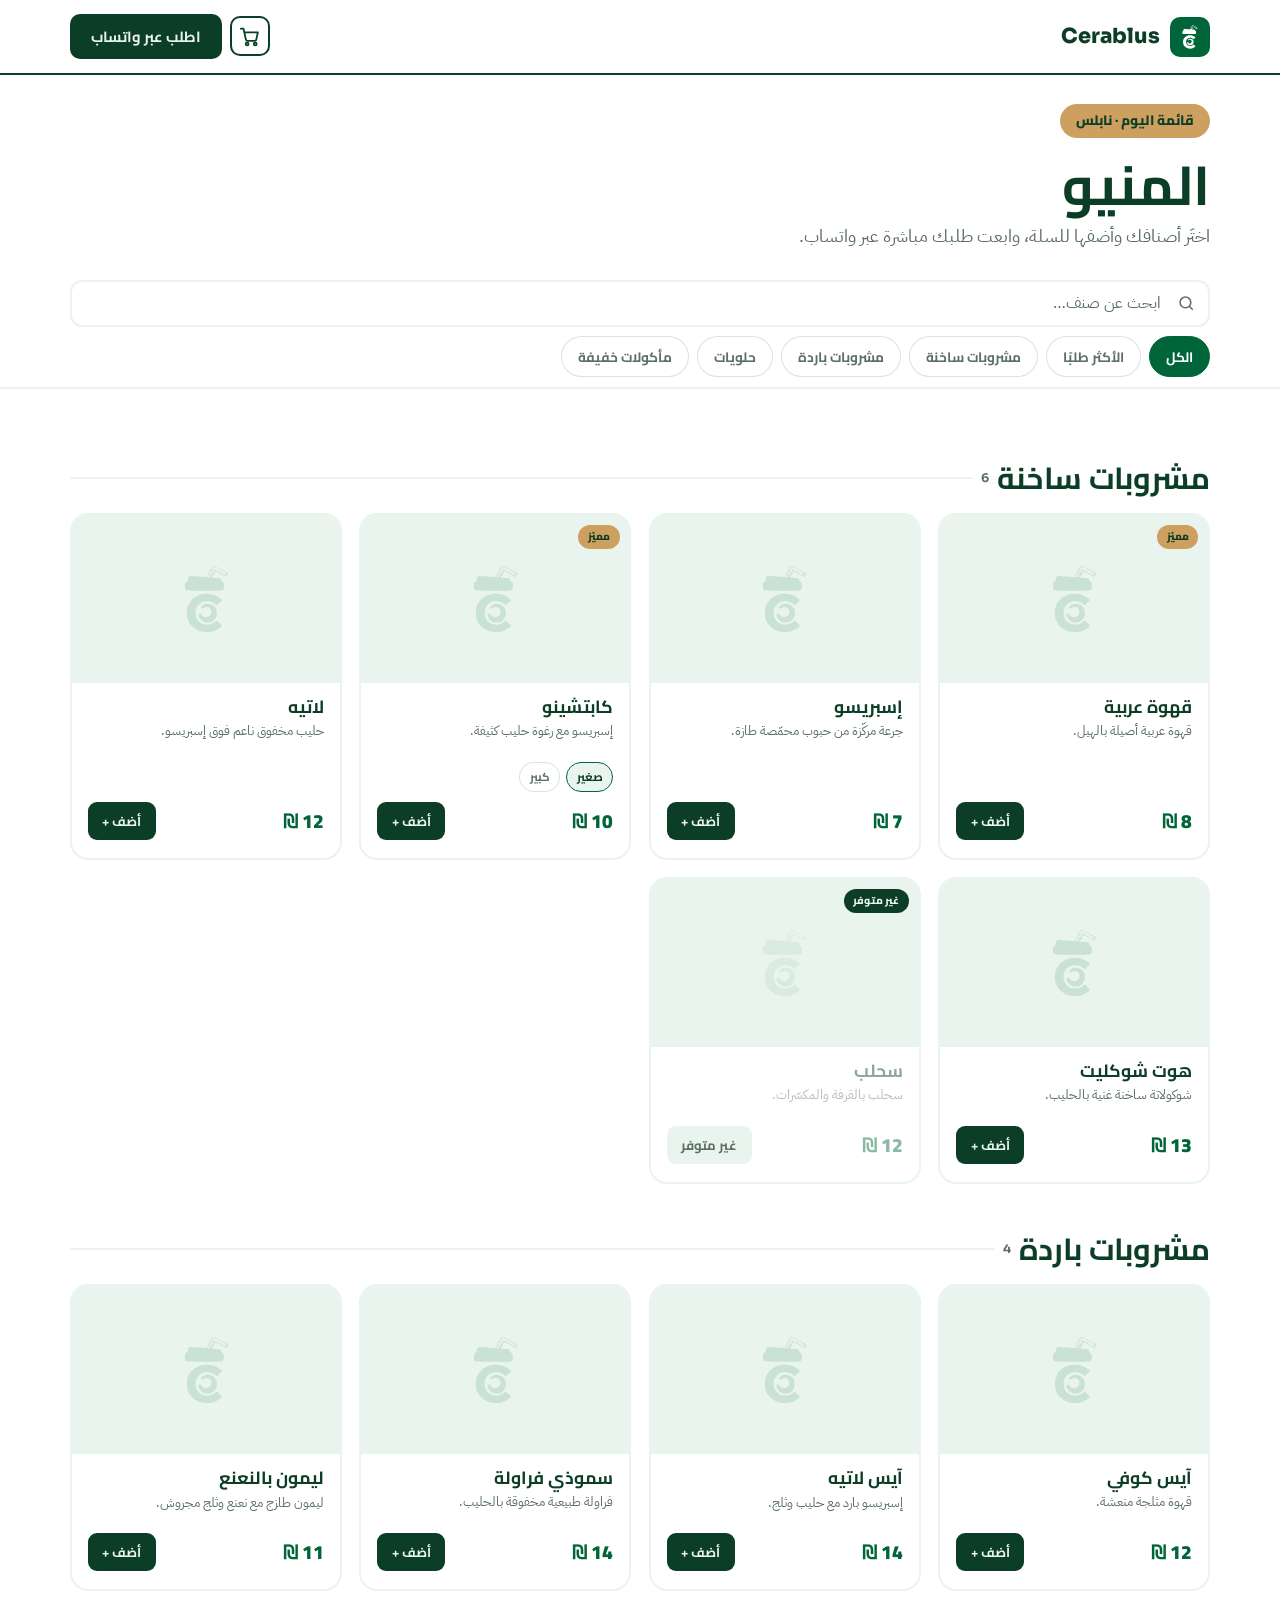
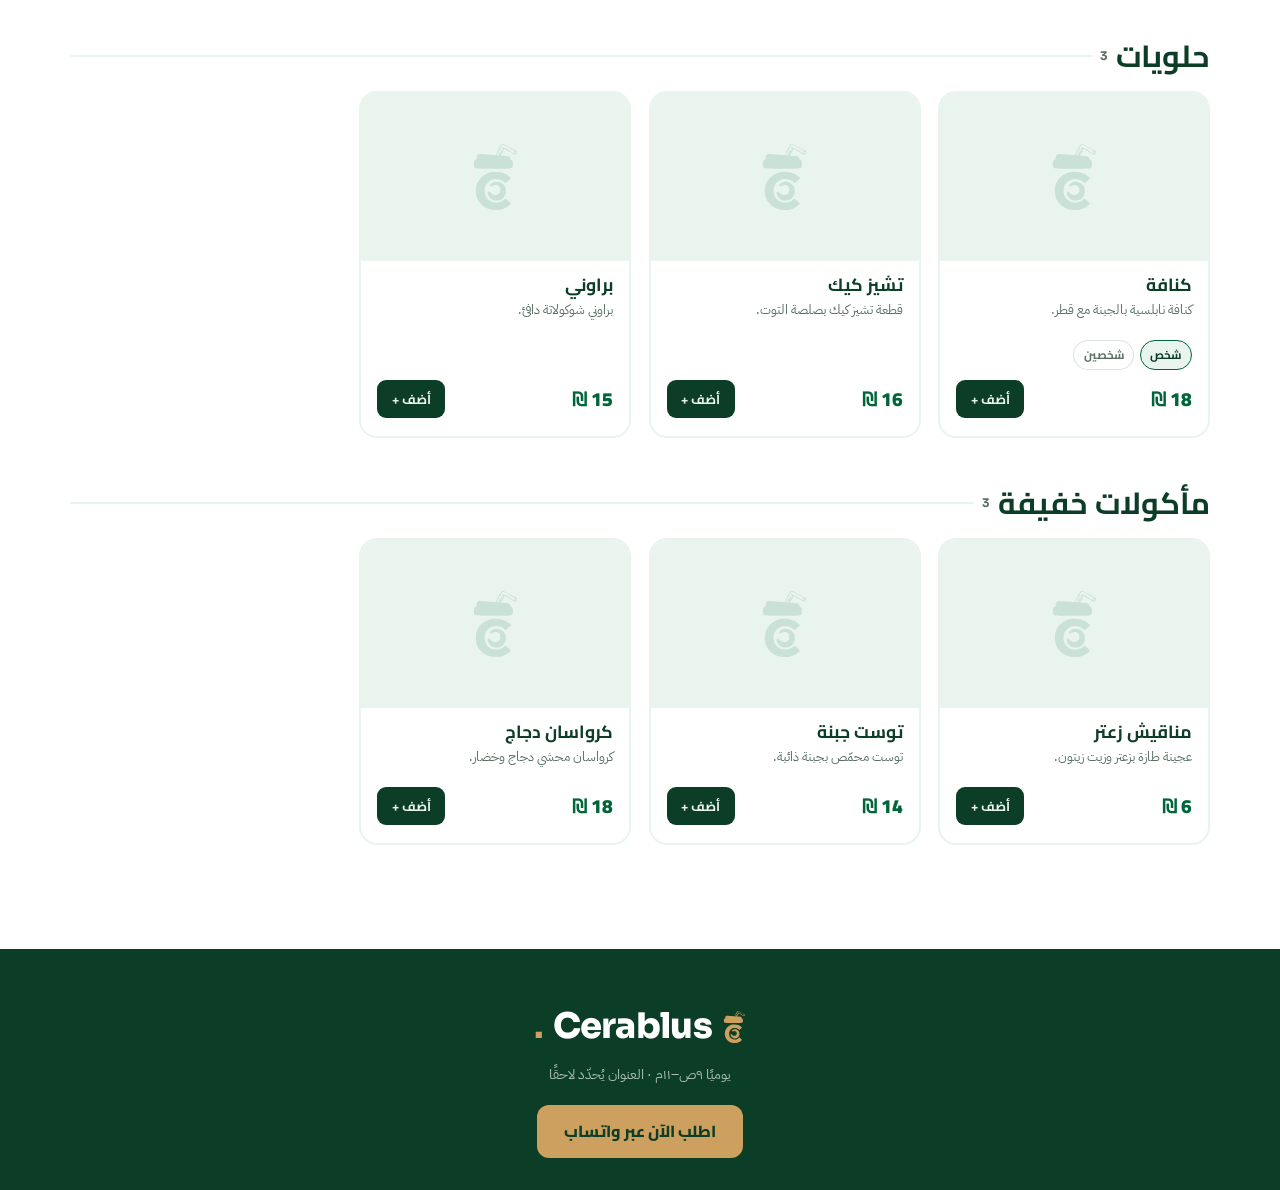
==== commit a9917e13: "Step 4: cart, drawer, quantity steppers, running total" ====
--- a/menu.html
+++ b/menu.html
@@ -128,6 +128,44 @@
   </div>
 </footer>
 
+
+<!-- ==================================================================
+     CART DRAWER
+     Chrome only — lines are built by app.js from the in-memory cart.
+     Closed state lives in CSS (translated off-screen + visibility:hidden,
+     which also takes it out of the tab order); JS toggles .is-open.
+     ================================================================== -->
+<div class="drawer-overlay" id="cartOverlay" hidden></div>
+
+<aside class="drawer" id="cartDrawer" role="dialog" aria-modal="true"
+       aria-labelledby="cartTitle" aria-hidden="true">
+  <header class="drawer-head">
+    <h2 id="cartTitle">سلّتك</h2>
+    <button class="drawer-close" id="cartClose" type="button" aria-label="إغلاق السلة">
+      <svg viewBox="0 0 24 24" fill="none" stroke="currentColor" stroke-width="2" stroke-linecap="round" aria-hidden="true"><path d="M6 6 18 18M18 6 6 18"/></svg>
+    </button>
+  </header>
+
+  <div class="drawer-body" id="cartLines"></div>
+
+  <footer class="drawer-foot">
+    <div class="drawer-total">
+      <span>المجموع</span>
+      <span class="total" id="cartTotal">0 ₪</span>
+    </div>
+    <!-- Hardcoded href is the no-JS fallback CLAUDE.md requires; Step 5 upgrades
+         it with the pre-filled order text. Inert this step. -->
+    <a class="order-btn is-disabled" id="orderBtn" aria-disabled="true"
+       href="https://wa.me/970590000000">
+      <svg viewBox="0 0 24 24" fill="currentColor" aria-hidden="true"><path d="M12 2a10 10 0 0 0-8.6 15L2 22l5.2-1.4A10 10 0 1 0 12 2Zm5.8 14.2c-.2.7-1.4 1.3-2 1.4-.5.1-1.1.1-1.8-.1-.4-.1-1-.3-1.7-.6-3-1.3-4.9-4.3-5-4.5-.2-.2-1.2-1.6-1.2-3s.7-2.1 1-2.4c.2-.3.5-.4.7-.4h.5c.2 0 .4 0 .6.5l.8 2c.1.2.1.4 0 .5l-.3.5-.4.4c-.1.1-.3.3-.1.6.1.3.6 1.1 1.4 1.8 1 .9 1.8 1.1 2 1.2.3.1.4.1.6-.1l.8-1c.2-.2.4-.2.6-.1l2 1c.2.1.4.2.4.3.1.1.1.6-.1 1.3Z"/></svg>
+      اطلب عبر واتساب
+    </a>
+  </footer>
+</aside>
+
+<!-- Cart changes announced to screen readers; the drawer itself is visual. -->
+<p class="sr-only" id="cartStatus" role="status" aria-live="polite"></p>
+
 <script src="data/menu.js" defer></script>
 <script src="app.js" defer></script>
 </body>
--- a/styles.css
+++ b/styles.css
@@ -95,6 +95,17 @@
   /* --- empty state --- */
   --body-min:60vh;      /* keeps the footer put when results shrink */
   --empty-mark:64px;
+
+  /* --- cart drawer ---
+     The page is dir="rtl", so the drawer's inline-end edge is the left one and
+     it must slide out to the left. `translate` is physical, so the offset's
+     sign is tokenized here and flipped for LTR below. */
+  --drawer-w:min(420px, 92vw);
+  --drawer-off:-100%;
+  --overlay:rgba(var(--pine-rgb),.45);
+  --qty-btn:30px;
+  --z-overlay:40;
+  --z-drawer:45;
 
   /* --- motion --- */
   --t-fast:.2s;
@@ -342,6 +353,91 @@
 .empty h2{font-size:clamp(1.4rem,3.5vw,1.9rem);color:var(--pine)}
 .empty p{color:var(--soft);font-size:.95rem}
 
+/* ==========================================================================
+   CART DRAWER
+   ========================================================================== */
+
+[dir="ltr"]{--drawer-off:100%}
+
+/* background scroll lock while the drawer is open */
+body.is-locked{overflow:hidden}
+
+/* the count badge disappears rather than sitting at a meaningless zero */
+.cart-btn .count.is-empty{display:none}
+
+/* brief pulse confirming a tap landed */
+.card .add.is-added{background:var(--green);animation:add-pulse var(--t-slow) ease}
+@keyframes add-pulse{50%{transform:scale(1.12)}}
+
+.drawer-overlay{position:fixed;inset:0;z-index:var(--z-overlay);background:var(--overlay)}
+.drawer-overlay[hidden]{display:none}
+
+/* Anchored with logical properties so the panel hugs the inline-end edge in
+   either direction; visibility:hidden also takes it out of the tab order when
+   closed, so no focusable child is reachable behind the scenes. */
+.drawer{position:fixed;inset-block:0;inset-inline-end:0;z-index:var(--z-drawer);
+  display:flex;flex-direction:column;width:var(--drawer-w);
+  background:var(--white);border-inline-start:var(--bw) solid var(--pine);
+  border-start-start-radius:var(--r-xl);border-end-start-radius:var(--r-xl);
+  visibility:hidden;translate:var(--drawer-off) 0;
+  transition:translate var(--t-slow) ease,visibility var(--t-slow)}
+.drawer.is-open{visibility:visible;translate:0 0}
+
+.drawer-head{display:flex;align-items:center;justify-content:space-between;gap:var(--s-5);
+  padding:var(--s-6) var(--s-7);border-bottom:var(--bw) solid var(--mint)}
+.drawer-head h2{font-size:1.5rem;color:var(--pine)}
+.drawer-close{display:grid;place-items:center;flex:0 0 auto;
+  width:var(--mark-size);height:var(--mark-size);
+  border:var(--bw) solid var(--pine);border-radius:var(--r-sm);
+  background:var(--white);color:var(--pine);cursor:pointer;transition:var(--t-fast)}
+.drawer-close:hover{background:var(--pine);color:var(--mint)}
+.drawer-close svg{width:55%;height:55%}
+
+/* only the line list scrolls, so the head and the total stay put */
+.drawer-body{flex:1;overflow-y:auto;overscroll-behavior:contain;padding:var(--s-6) var(--s-7)}
+
+.cart-line{display:flex;align-items:center;justify-content:space-between;gap:var(--s-5);
+  padding-block:var(--s-5)}
+.cart-line + .cart-line{border-top:var(--bw-hair) solid var(--mint)}
+.cl-info{min-width:0}
+.cl-name{font-size:1rem;color:var(--pine)}
+.cl-var{display:inline-block;background:var(--mint);color:var(--pine);
+  font-family:var(--f-ar);font-weight:700;font-size:.68rem;
+  padding:var(--s-1) var(--s-4);border-radius:var(--r-pill);margin-top:var(--s-2)}
+.cl-unit{display:block;font-size:.75rem;color:var(--soft)}
+.cl-side{display:flex;align-items:center;gap:var(--s-5);flex:0 0 auto}
+.cl-total{font-family:var(--f-ar);font-weight:900;color:var(--green);font-size:1rem;
+  min-width:5ch;text-align:end}
+
+/* stepper — same pill vocabulary as the size pills */
+.qty{display:flex;align-items:center;gap:var(--s-2);
+  border:var(--bw-hair) solid var(--tint-line);border-radius:var(--r-pill);padding:var(--s-1)}
+.q{width:var(--qty-btn);height:var(--qty-btn);display:grid;place-items:center;
+  border:0;border-radius:var(--r-pill);background:var(--mint);color:var(--pine);
+  font-family:var(--f-ar);font-weight:900;font-size:1rem;line-height:1;
+  cursor:pointer;transition:var(--t-fast)}
+.q:hover{background:var(--green);color:var(--white)}
+.q-n{min-width:2ch;text-align:center;font-family:var(--f-word);font-weight:700;font-size:.9rem}
+
+/* dark green band, echoing the footer */
+.drawer-foot{background:var(--pine);color:var(--mint);padding:var(--s-6) var(--s-7);
+  padding-bottom:max(var(--s-6),env(safe-area-inset-bottom))}
+.drawer-total{display:flex;align-items:center;justify-content:space-between;
+  font-family:var(--f-ar);font-weight:700;margin-bottom:var(--s-5)}
+.drawer-total .total{font-weight:900;font-size:1.4rem;color:var(--gold)}
+/* WhatsApp green is reserved for order actions — this is one */
+.order-btn{display:flex;align-items:center;justify-content:center;gap:var(--s-3);
+  width:100%;background:var(--wa);color:var(--pine);
+  font-family:var(--f-ar);font-weight:800;font-size:1rem;
+  padding:var(--s-5);border-radius:var(--r-md);transition:var(--t-fast)}
+.order-btn svg{width:1.15rem;height:1.15rem}
+.order-btn:hover{filter:brightness(1.06)}
+.order-btn.is-disabled{background:var(--tint-mint-ghost);color:var(--tint-mint-soft);
+  pointer-events:none}
+
+/* the drawer's empty state is the search one, minus the dashed frame */
+.empty-cart{border:0;padding:var(--s-8) var(--s-5)}
+
 /* --- mobile: two columns, tighter card typography --- */
 @media(max-width:760px){
   .menu-grid{grid-template-columns:1fr 1fr;gap:var(--s-4)}
@@ -351,6 +447,13 @@
   .menu-grid .card .price{font-size:1rem}
   .menu-grid .card .add{font-size:.72rem;padding:var(--s-2) var(--s-4)}
   .menu-grid .card .r{gap:var(--s-2);flex-wrap:wrap}
+
+  /* drawer: reclaim the horizontal room the stepper and total need */
+  .drawer-head,.drawer-body,.drawer-foot{padding-inline:var(--s-5)}
+  .cart-line{gap:var(--s-3)}
+  .cl-side{gap:var(--s-3)}
+  .cl-name{font-size:.9rem}
+  .cl-total{font-size:.9rem;min-width:4ch}
 }
 
 /* On narrow screens the logo + cart + CTA no longer fit on one line, and a
@@ -373,4 +476,9 @@
     scroll-behavior:auto !important}
   .card:hover{transform:none}
   .card:hover .top img{transform:none}
+  /* the add confirmation drops its scale pulse but keeps the color change,
+     so the tap is still acknowledged without any movement */
+  .card .add.is-added{animation:none}
+  /* the drawer appears instead of sliding; it still ends up in place */
+  .drawer{transition:none}
 }
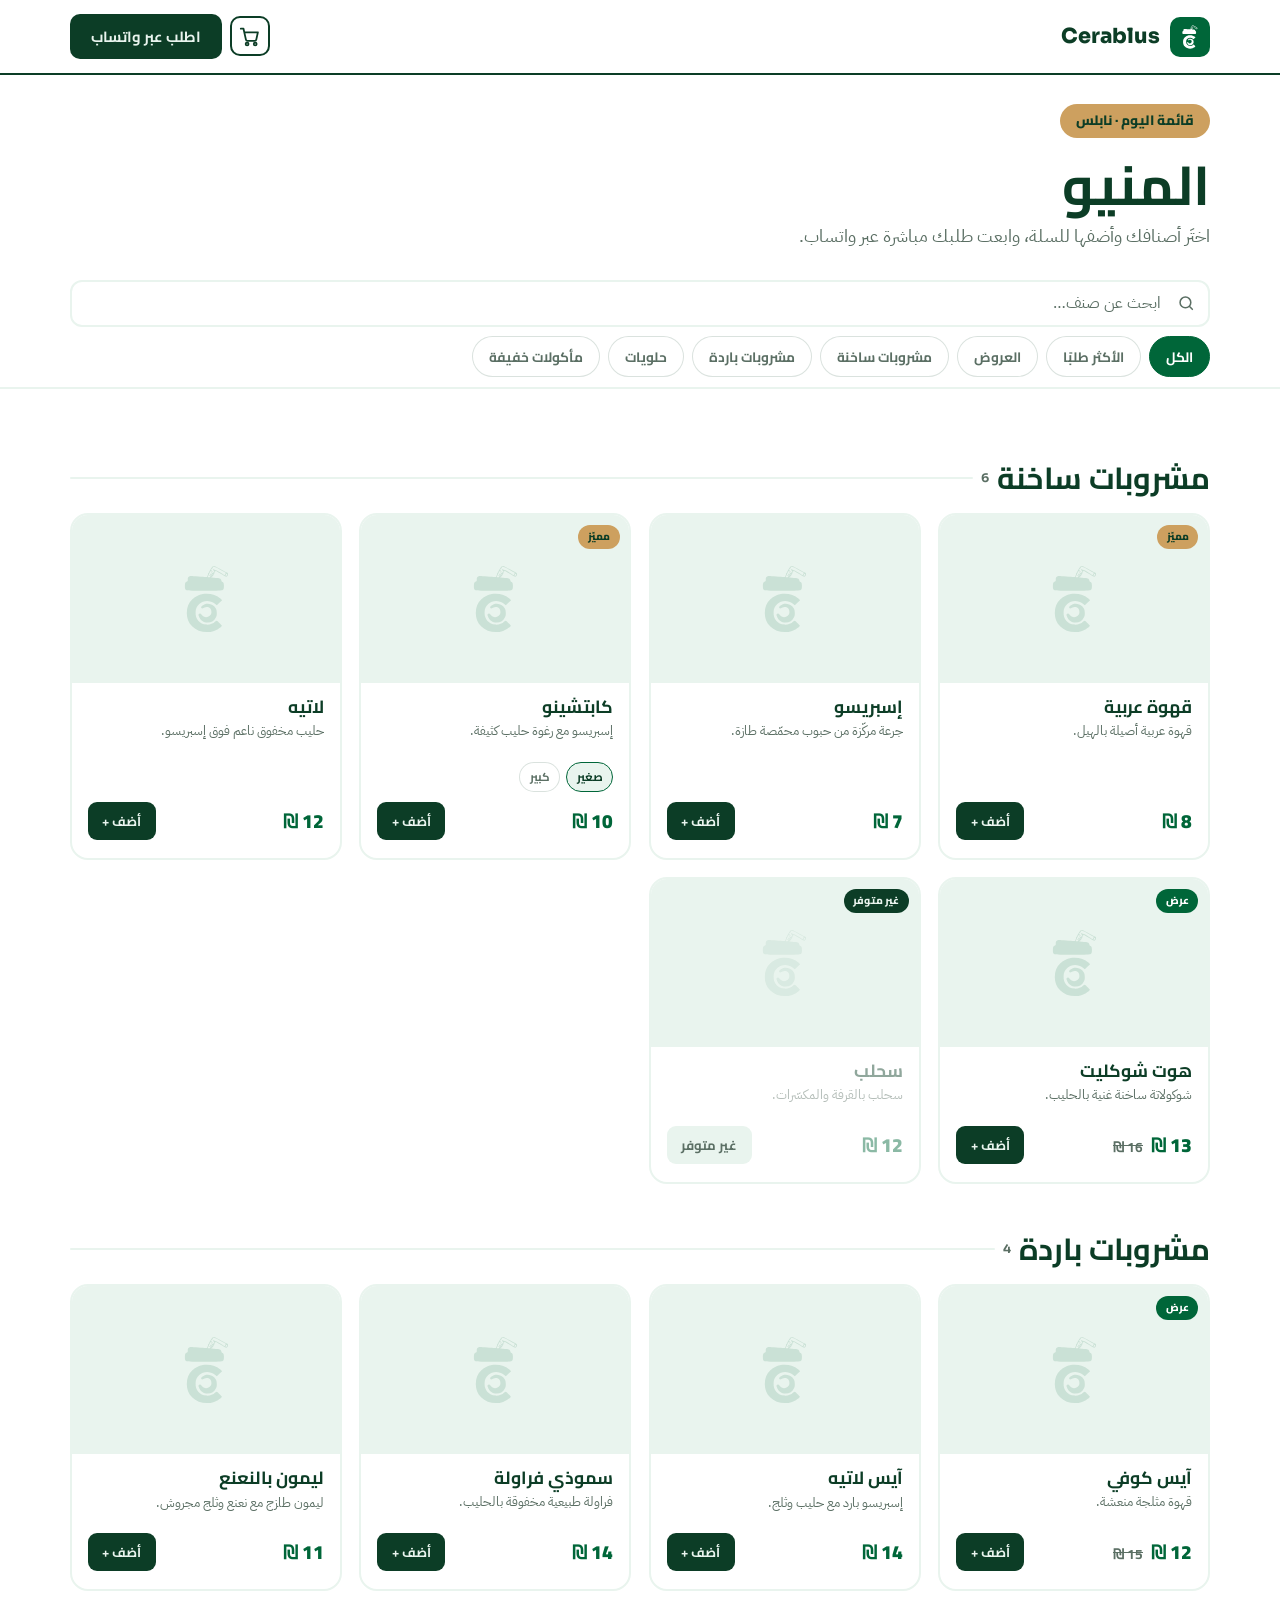
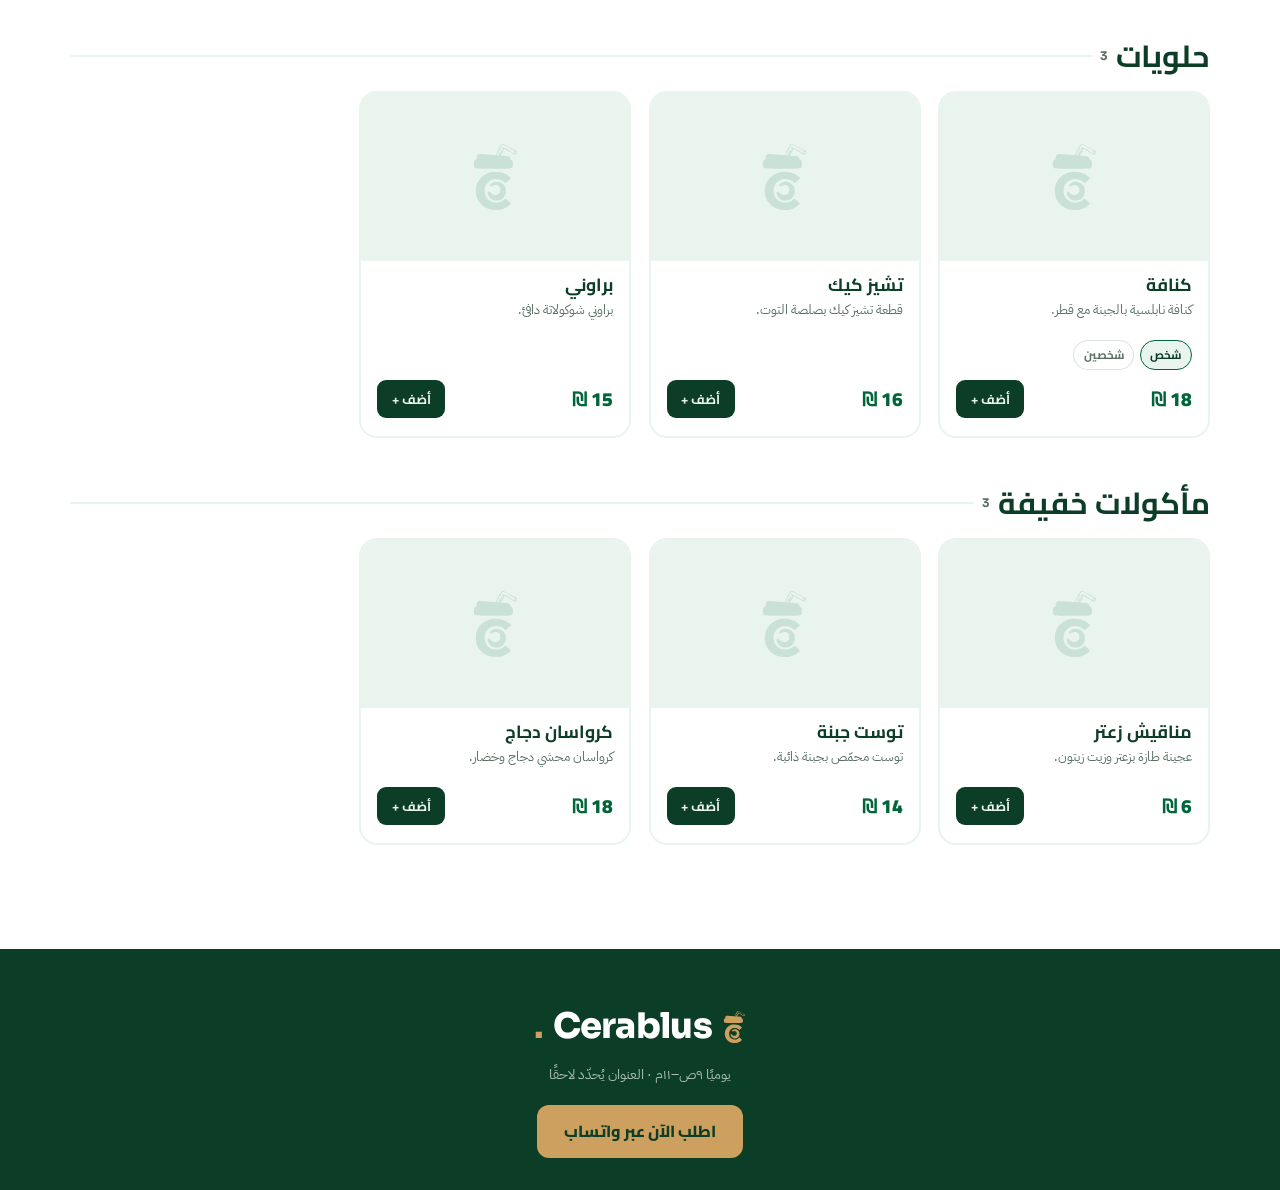
==== commit a504fb25: "Step 6: العروض offers feature Adds the العروض chip beside الأكثر طلبًا, filtering on offer === true." ====
--- a/menu.html
+++ b/menu.html
@@ -75,6 +75,7 @@
     <nav class="chip-row" id="catNav" aria-label="أقسام المنيو">
         <button class="chip is-active" type="button" data-cat="all" aria-pressed="true">الكل</button>
         <button class="chip" type="button" data-cat="featured" aria-pressed="false">الأكثر طلبًا</button>
+        <button class="chip" type="button" data-cat="offers" aria-pressed="false">العروض</button>
         <button class="chip" type="button" data-cat="hot" aria-pressed="false">مشروبات ساخنة</button>
         <button class="chip" type="button" data-cat="cold" aria-pressed="false">مشروبات باردة</button>
         <button class="chip" type="button" data-cat="sweets" aria-pressed="false">حلويات</button>
@@ -153,9 +154,11 @@
       <span>المجموع</span>
       <span class="total" id="cartTotal">0 ₪</span>
     </div>
-    <!-- Hardcoded href is the no-JS fallback CLAUDE.md requires; Step 5 upgrades
-         it with the pre-filled order text. Inert this step. -->
+    <!-- Hardcoded href is the no-JS fallback CLAUDE.md requires. With JS on,
+         renderCart() rewrites it on every cart change to carry the pre-filled
+         order. Opens in a new tab so the in-memory cart survives. -->
     <a class="order-btn is-disabled" id="orderBtn" aria-disabled="true"
+       target="_blank" rel="noopener noreferrer"
        href="https://wa.me/970590000000">
       <svg viewBox="0 0 24 24" fill="currentColor" aria-hidden="true"><path d="M12 2a10 10 0 0 0-8.6 15L2 22l5.2-1.4A10 10 0 1 0 12 2Zm5.8 14.2c-.2.7-1.4 1.3-2 1.4-.5.1-1.1.1-1.8-.1-.4-.1-1-.3-1.7-.6-3-1.3-4.9-4.3-5-4.5-.2-.2-1.2-1.6-1.2-3s.7-2.1 1-2.4c.2-.3.5-.4.7-.4h.5c.2 0 .4 0 .6.5l.8 2c.1.2.1.4 0 .5l-.3.5-.4.4c-.1.1-.3.3-.1.6.1.3.6 1.1 1.4 1.8 1 .9 1.8 1.1 2 1.2.3.1.4.1.6-.1l.8-1c.2-.2.4-.2.6-.1l2 1c.2.1.4.2.4.3.1.1.1.6-.1 1.3Z"/></svg>
       اطلب عبر واتساب
--- a/styles.css
+++ b/styles.css
@@ -322,9 +322,18 @@
 .size:hover{border-color:var(--green);color:var(--green)}
 .size.is-active{background:var(--mint);border-color:var(--green);color:var(--pine)}
 
-/* struck-through previous price — defined for Step 6 (العروض), unused for now */
+/* "عرض" badge — solid green against the gold "مميّز", so the two are never
+   confused at a glance even though they share the same corner. */
+.card .top .tag-offer{position:absolute;z-index:2;inset-block-start:var(--s-4);inset-inline-start:var(--s-4);
+  background:var(--green);color:var(--white);font-family:var(--f-ar);font-weight:800;
+  font-size:.65rem;padding:var(--s-1) var(--s-4);border-radius:var(--r-pill)}
+
+/* live price and any struck-through old price travel together as one flex item */
+.price-wrap{display:flex;align-items:baseline;flex-wrap:wrap;gap:var(--s-3);min-width:0}
+
+/* struck-through previous price */
 .price-old{font-family:var(--f-ar);font-weight:700;font-size:.85rem;color:var(--soft);
-  text-decoration:line-through;margin-inline-start:var(--s-3)}
+  text-decoration:line-through}
 
 /* unavailable: dim the content but keep the tag and border legible.
    Dimming parts rather than the whole card, because opacity on the parent
@@ -332,7 +341,7 @@
 .card.is-out{border-color:var(--mint)}
 .card.is-out:hover{transform:none;border-color:var(--mint)}
 .card.is-out .top::after{opacity:calc(var(--ph-opacity) / 2)}
-.card.is-out h3,.card.is-out p,.card.is-out .price,.card.is-out .sizes{opacity:var(--dim)}
+.card.is-out h3,.card.is-out p,.card.is-out .price,.card.is-out .price-old,.card.is-out .sizes{opacity:var(--dim)}
 .card .add:disabled{background:var(--mint);color:var(--soft);cursor:not-allowed}
 .card .add:disabled:hover{background:var(--mint)}
 
@@ -445,6 +454,8 @@
   .menu-grid .card h3{font-size:.95rem}
   .menu-grid .card p{font-size:.75rem}
   .menu-grid .card .price{font-size:1rem}
+  .menu-grid .card .price-old{font-size:.72rem}
+  .menu-grid .card .price-wrap{gap:var(--s-2)}
   .menu-grid .card .add{font-size:.72rem;padding:var(--s-2) var(--s-4)}
   .menu-grid .card .r{gap:var(--s-2);flex-wrap:wrap}
 
